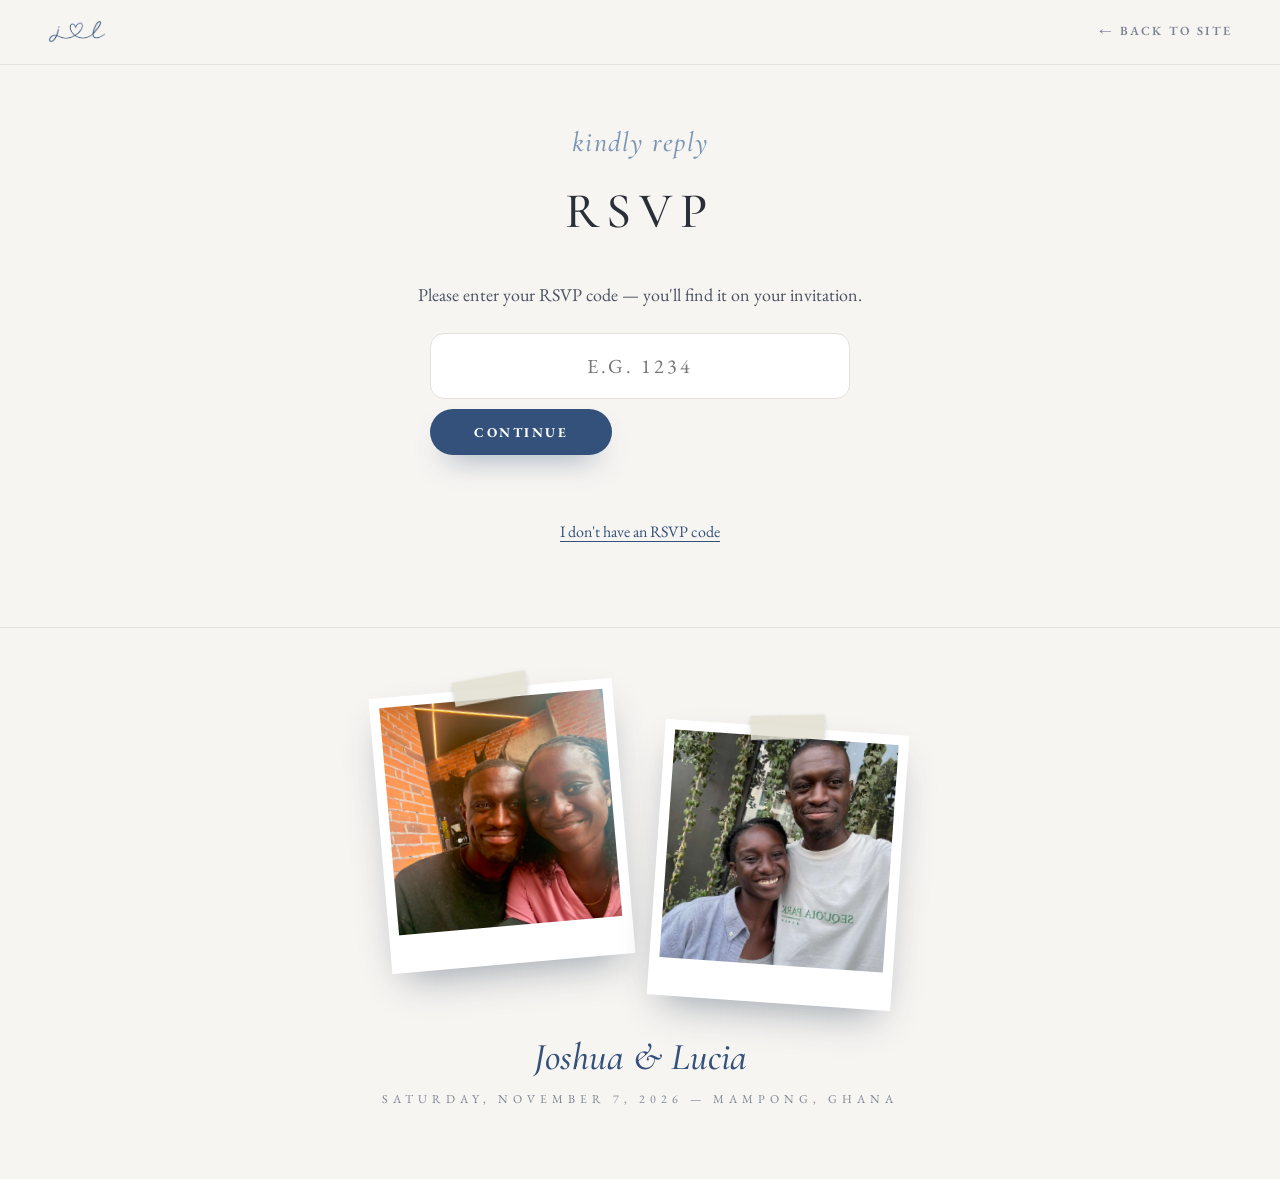
==== rsvp.html @ 9faef74e "Serif type, animated silhouettes, gift deep-links, separate RSVP code page - Fonts now serif (EB Gar" ====
<!DOCTYPE html>
<html lang="en">
<head>
<meta charset="utf-8">
<meta name="viewport" content="width=device-width, initial-scale=1">
<title>RSVP — Joshua &amp; Lucia</title>
<meta name="robots" content="noindex">
<link rel="icon" href="data:image/svg+xml,<svg xmlns=%22http://www.w3.org/2000/svg%22 viewBox=%220 0 100 100%22><text y=%22.9em%22 font-size=%2290%22>💍</text></svg>">
<link rel="preconnect" href="https://fonts.googleapis.com">
<link rel="preconnect" href="https://fonts.gstatic.com" crossorigin>
<link href="https://fonts.googleapis.com/css2?family=EB+Garamond:ital,wght@0,400;0,500;0,600;1,400;1,500&family=Cormorant+Garamond:ital,wght@0,400;0,500;0,600;1,400;1,500&display=swap" rel="stylesheet">
<link rel="stylesheet" href="css/style.css">
</head>
<body class="rsvp-page">

<nav class="nav scrolled" id="nav">
  <a class="nav-mono" href="index.html" aria-label="Joshua and Lucia — home"></a>
  <div class="nav-links" id="navLinks" style="margin-left:auto;">
    <a href="index.html">← Back to site</a>
  </div>
</nav>

<main class="rsvp-main">
  <p class="sec-script">kindly reply</p>
  <h1 class="sec-title">RSVP</h1>

  <!-- STEP 1 — enter code -->
  <section class="rsvp-panel" id="stepCode">
    <p class="sec-body">Please enter your RSVP code — you'll find it on your invitation.</p>
    <div class="code-row">
      <input id="codeInput" class="code-input" type="text" inputmode="text" autocomplete="off"
             placeholder="e.g. 1234" aria-label="RSVP code" maxlength="16">
      <button class="btn" id="codeBtn" type="button">Continue</button>
    </div>
    <p class="form-status" id="codeErr" role="status"></p>
    <button class="linkish" id="noCodeBtn" type="button">I don't have an RSVP code</button>
  </section>

  <!-- STEP 2 — greeting + form -->
  <section id="stepForm" hidden>
    <p class="rsvp-greeting" id="greeting"></p>

    <form id="rsvpForm" class="rsvp-form" novalidate>
      <input type="hidden" name="rsvpCode" id="fCode">

      <div class="field">
        <label for="fName">Full name *</label>
        <input id="fName" name="name" type="text" required autocomplete="name" placeholder="Ama Mensah">
      </div>

      <div class="field">
        <label for="fEmail">Email *</label>
        <input id="fEmail" name="email" type="email" required autocomplete="email" placeholder="you@example.com">
      </div>

      <div class="field">
        <label for="fPhone">Phone number *</label>
        <div class="phone-row">
          <select id="fCountry" name="countryCode" aria-label="Country code">
            <option value="+233">🇬🇭 +233</option>
            <option value="+1">🇺🇸 +1</option>
            <option value="other">🌍 Other</option>
          </select>
          <input id="fPhone" name="phone" type="tel" required autocomplete="tel" placeholder="24 123 4567">
        </div>
        <small class="field-hint" id="phoneHint">Ghana numbers: you can type it with or without the leading 0.</small>
      </div>

      <div class="field">
        <span class="label">Will you attend? *</span>
        <div class="choice-row" role="radiogroup">
          <label class="choice"><input type="radio" name="attending" value="In person" required><span>In person, in Ghana</span></label>
          <label class="choice"><input type="radio" name="attending" value="Online"><span>Online, via livestream</span></label>
          <label class="choice"><input type="radio" name="attending" value="Not attending"><span>Sadly can't make it</span></label>
        </div>
      </div>

      <div class="field" id="guestsField" hidden>
        <label for="fGuests">How many in your party, including you?</label>
        <select id="fGuests" name="guests">
          <option>1</option><option>2</option><option>3</option><option>4</option><option>5</option>
        </select>
      </div>

      <div class="field">
        <span class="label">How should we send you updates &amp; reminders? *</span>
        <div class="choice-row">
          <label class="choice"><input type="radio" name="preferredContact" value="Email" required checked><span>Email</span></label>
          <label class="choice"><input type="radio" name="preferredContact" value="SMS"><span>Text message</span></label>
          <label class="choice"><input type="radio" name="preferredContact" value="WhatsApp"><span>WhatsApp</span></label>
        </div>
      </div>

      <div class="field">
        <label class="choice choice-wide">
          <input type="checkbox" id="fNotify" name="notifyLive" value="Yes" checked>
          <span>Message me the moment the wedding goes live</span>
        </label>
      </div>

      <div class="field">
        <label for="fMessage">A note for Joshua &amp; Lucia (optional)</label>
        <textarea id="fMessage" name="message" rows="3" placeholder="We're so happy for you both…"></textarea>
      </div>

      <button type="submit" class="btn" id="submitBtn">Send my RSVP</button>
      <p class="form-status" id="formStatus" role="status"></p>
    </form>
  </section>

  <!-- STEP 3 — thank you -->
  <section id="stepThanks" hidden class="rsvp-thanks">
    <div class="thanks-mono" aria-hidden="true"></div>
    <h2 id="thanksTitle">Thank you!</h2>
    <p id="thanksBody" class="sec-body"></p>
    <a class="btn" href="index.html">Back to our site</a>
  </section>
</main>

<!-- confirm modal -->
<div class="modal" id="confirmModal" hidden>
  <div class="modal-card">
    <h3>Are you sure?</h3>
    <p>You've said you won't be there in person, and you haven't asked us to message you when we go live. We'd love for you to watch online — shall we send you the livestream link?</p>
    <div class="modal-actions">
      <button class="btn" id="modalNotify" type="button">Yes, notify me when live</button>
      <button class="btn btn-ghost" id="modalProceed" type="button">No thanks, submit as is</button>
    </div>
  </div>
</div>

<footer class="rsvp-foot has-sil">
  <div class="sil" aria-hidden="true" style="--sil-img:url(../assets/sil-couple-2.png); --sil-op:.1; width:clamp(200px,30vw,320px); aspect-ratio:788/1199; left:0; right:0; margin-inline:auto; top:6%;"></div>
  <div class="polaroid-row" style="margin-top:0;">
    <figure class="polaroid" style="--tilt:-5deg"><img src="photos/joshua-lucia-33.jpg" alt="" loading="lazy"></figure>
    <figure class="polaroid" style="--tilt:4deg"><img src="photos/joshua-lucia-20.jpg" alt="" loading="lazy"></figure>
  </div>
  <p class="footer-script" style="margin-top:34px;">Joshua &amp; Lucia</p>
  <p class="footer-date">Saturday, November 7, 2026 — Mampong, Ghana</p>
</footer>

<script src="js/config.js"></script>
<script src="js/rsvp.js"></script>
</body>
</html>
---- css/style.css ----
/* Joshua & Lucia — soft modern, one continuous scroll
   dusty blue · off-white · Quicksand + Sacramento script
   opening splash → scroll-revealed sections */

:root {
  --paper: #f7f5f2;
  --ink: #2a2f37;
  --muted: #7d8593;
  --blue: #7c96b4;        /* splash / accents */
  --blue-deep: #33517a;   /* headings, buttons */
  --blue-dark: #22354d;   /* dark sections */
  --blue-pale: #e8edf4;
  --line: #e4e1da;
  --sans: "EB Garamond", Georgia, "Times New Roman", serif;   /* body serif */
  --script: "Cormorant Garamond", Georgia, serif;             /* display / accents */
}

* { box-sizing: border-box; margin: 0; padding: 0; }

html { scroll-behavior: smooth; scroll-padding-top: 68px; }

body {
  font-family: var(--sans);
  font-weight: 400;
  font-size: 18.5px;
  line-height: 1.72;
  color: var(--ink);
  background: var(--paper);
  overflow-x: hidden;
}

img { display: block; max-width: 100%; }

/* ================= cover (permanent, textured) ================= */
.cover {
  position: relative;
  min-height: 100svh;
  display: flex; flex-direction: column; align-items: center; justify-content: center;
  text-align: center; padding: 90px 20px;
  background: radial-gradient(120% 90% at 50% 15%, #3a5981 0%, var(--blue-dark) 70%);
  color: #f7f5f2; overflow: hidden;
}
.cover-texture {
  position: absolute; inset: 0; pointer-events: none;
  background: url("../assets/texture-white.png") repeat;
  background-size: clamp(320px, 34vw, 460px) auto;
  opacity: .14;
  animation: coverTexIn 2s ease both;
}
@keyframes coverTexIn { from { opacity: 0; } to { opacity: .14; } }
.cover-inner { position: relative; z-index: 1; }
.cover-mono {
  width: clamp(230px, 46vw, 440px);
  margin: 0 auto;
  opacity: 0; animation: coverIn 1.4s ease .2s forwards;
}
.cover-names {
  margin-top: 30px;
  font-family: var(--script); font-weight: 500;
  font-size: clamp(20px, 3.8vw, 30px);
  letter-spacing: clamp(6px, 1.6vw, 12px);
  text-transform: uppercase;
  opacity: 0; animation: coverRise .9s ease .9s forwards;
}
.cover-date {
  margin-top: 14px;
  font-size: clamp(13px, 2.1vw, 16px);
  letter-spacing: 3px; text-transform: uppercase;
  color: #cdd9e8;
  opacity: 0; animation: coverRise .9s ease 1.15s forwards;
}
.cover-place {
  margin-top: 10px;
  font-family: var(--script); font-style: italic;
  font-size: clamp(17px, 2.6vw, 22px); letter-spacing: 1px; color: #cdd9e8;
  opacity: 0; animation: coverRise .9s ease 1.4s forwards;
}
@keyframes coverIn { from { opacity: 0; transform: translateY(16px) scale(.96); } to { opacity: 1; transform: none; } }
@keyframes coverRise { from { opacity: 0; transform: translateY(10px); } to { opacity: 1; transform: none; } }

.cover-hint {
  position: absolute; bottom: 30px; left: 0; right: 0; z-index: 1;
  display: flex; flex-direction: column; align-items: center; gap: 9px;
  font-size: 11px; letter-spacing: 4px; text-transform: uppercase;
  color: rgba(247, 245, 242, .85); text-decoration: none;
  opacity: 0; animation: coverRise 1s ease 1.8s forwards;
}
.cover-hint-line {
  width: 1.5px; height: 32px; background: rgba(247, 245, 242, .8);
  animation: hintSlide 1.6s ease-in-out 2.2s infinite;
}
@keyframes hintSlide {
  0% { transform: scaleY(0); transform-origin: top; }
  45% { transform: scaleY(1); transform-origin: top; }
  55% { transform: scaleY(1); transform-origin: bottom; }
  100% { transform: scaleY(0); transform-origin: bottom; }
}

/* ================= live banner ================= */
.live-banner[hidden] { display: none; }
.live-banner {
  display: block; text-align: center;
  background: #c0392b; color: #fff;
  font-weight: 700; letter-spacing: 2px; font-size: 13px; text-transform: uppercase;
  padding: 12px 16px; text-decoration: none;
}
.live-dot {
  display: inline-block; width: 9px; height: 9px; border-radius: 50%;
  background: #fff; margin-right: 8px; animation: pulse 1.2s infinite;
}
@keyframes pulse { 50% { opacity: .25; } }

/* ================= nav ================= */
.nav {
  position: fixed; top: 0; left: 0; right: 0; z-index: 100;
  display: flex; align-items: center; gap: 22px;
  padding: 14px clamp(18px, 4vw, 48px);
  background: transparent; border-bottom: 1px solid transparent;
  transition: background .3s ease, border-color .3s ease, backdrop-filter .3s ease;
}
/* solid light bar once scrolled past the cover, or whenever the menu is open */
.nav.scrolled, .nav.open {
  background: color-mix(in srgb, var(--paper) 92%, transparent);
  backdrop-filter: blur(10px);
  border-bottom-color: var(--line);
}
.nav-mono {
  flex: 0 0 auto; width: 58px; height: 26px; display: block;
  background: #fff;
  -webkit-mask: url("../assets/monogram-white.png") no-repeat center / contain;
  mask: url("../assets/monogram-white.png") no-repeat center / contain;
  transition: background .3s ease;
}
.nav.scrolled .nav-mono, .nav.open .nav-mono { background: var(--blue-deep); }
.nav-links {
  display: flex; gap: clamp(14px, 2.4vw, 28px);
  overflow-x: auto; scrollbar-width: none; -webkit-overflow-scrolling: touch;
}
.nav-links::-webkit-scrollbar { display: none; }
.nav-links a {
  color: rgba(255, 255, 255, .82); text-decoration: none;
  font-size: 12.5px; font-weight: 600; letter-spacing: 2.2px; text-transform: uppercase;
  padding: 6px 0; border-bottom: 2px solid transparent; white-space: nowrap;
  transition: color .2s, border-color .2s;
}
.nav-links a:hover { color: #fff; }
.nav-links a.active { color: #fff; border-bottom-color: rgba(255, 255, 255, .8); }
.nav.scrolled .nav-links a, .nav.open .nav-links a { color: var(--muted); }
.nav.scrolled .nav-links a:hover, .nav.open .nav-links a:hover { color: var(--blue-deep); }
.nav.scrolled .nav-links a.active, .nav.open .nav-links a.active { color: var(--blue-deep); border-bottom-color: var(--blue); }

/* hamburger — phones only */
.nav-burger {
  display: none;
  margin-left: auto;
  background: none; border: 0; cursor: pointer;
  padding: 10px 4px; width: 40px;
}
.nav-burger span {
  display: block; height: 2px; width: 24px; margin: 5px auto;
  background: #fff; border-radius: 2px;
  transition: transform .25s ease, opacity .2s ease, background .3s ease;
}
.nav.scrolled .nav-burger span, .nav.open .nav-burger span { background: var(--blue-deep); }
.nav.open .nav-burger span:nth-child(1) { transform: translateY(7px) rotate(45deg); }
.nav.open .nav-burger span:nth-child(2) { opacity: 0; }
.nav.open .nav-burger span:nth-child(3) { transform: translateY(-7px) rotate(-45deg); }

@media (max-width: 720px) {
  .nav { flex-wrap: wrap; }
  .nav-burger { display: block; }
  .nav-links {
    display: none;
    flex-basis: 100%; flex-direction: column; gap: 0;
    padding: 8px 0 14px; overflow: visible;
  }
  .nav.open .nav-links { display: flex; }
  .nav-links a {
    padding: 13px 4px; border-bottom: 1px solid var(--line);
    font-size: 13px;
  }
  .nav-links a:last-child { border-bottom: 0; }
  .nav-links a.active { border-bottom-color: var(--line); }
}

/* ================= welcome ================= */
.welcome-photo {
  margin: 30px auto 40px; max-width: 500px;
  border-radius: 18px; overflow: hidden;
  box-shadow: 0 30px 60px -30px rgba(34, 53, 77, .45);
}
.welcome-photo img {
  aspect-ratio: 4 / 4.2; object-fit: cover; width: 100%;
  transition: transform 6s ease;
}
.welcome-photo:hover img { transform: scale(1.045); }
#welcome .sec-body b { color: var(--blue-deep); font-weight: 600; }

/* ================= our story ================= */
.story-text { max-width: 620px; margin: 4px auto 0; }
.story-text p { color: #4a5160; font-size: clamp(16px, 2.3vw, 18px); margin-bottom: 18px; }
.story-verse {
  font-family: var(--script); font-style: italic;
  font-size: clamp(22px, 3.4vw, 30px); color: var(--blue-deep); line-height: 1.35;
  margin-top: 28px !important;
}
.story-verse span {
  display: block; font-family: var(--sans); font-style: normal;
  font-size: 12px; letter-spacing: 2.5px; text-transform: uppercase;
  color: var(--muted); margin-top: 8px;
}

.countdown {
  display: flex; justify-content: center; gap: clamp(10px, 3vw, 22px);
  margin: 48px 0 38px;
}
.countdown div {
  min-width: clamp(68px, 12vw, 96px);
  background: #fff; border: 1px solid var(--line); border-radius: 16px;
  padding: 16px 8px 12px;
  box-shadow: 0 12px 28px -20px rgba(34, 53, 77, .4);
}
.countdown b {
  display: block; font-weight: 500;
  font-size: clamp(26px, 5vw, 40px); color: var(--blue-deep);
  font-variant-numeric: tabular-nums; line-height: 1.1;
}
.countdown span { font-size: 10.5px; letter-spacing: 2.5px; text-transform: uppercase; color: var(--muted); }

/* ================= buttons ================= */
.btn {
  display: inline-flex; align-items: center; justify-content: center;
  font-family: var(--sans); font-weight: 700; line-height: 1;
  font-size: 13.5px; letter-spacing: 2.5px; text-transform: uppercase; text-align: center;
  color: #fff; background: var(--blue-deep);
  padding: 17px 44px 16px; border-radius: 999px; border: 0; cursor: pointer;
  text-decoration: none;
  box-shadow: 0 16px 30px -16px rgba(51, 81, 122, .7);
  transition: transform .18s ease, box-shadow .18s ease, background .18s;
}
.btn:hover { background: var(--blue); transform: translateY(-2px); box-shadow: 0 20px 34px -16px rgba(51, 81, 122, .8); }
.btn:disabled { opacity: .55; cursor: wait; transform: none; }
.btn-light { background: #fff; color: var(--blue-deep); box-shadow: 0 16px 30px -18px rgba(0, 0, 0, .5); }
.btn-light:hover { background: var(--blue-pale); }
.btn-live { background: #c0392b; font-size: 15px; padding: 18px 48px; }
.btn-live:hover { background: #d64536; }

/* ================= sections ================= */
.section {
  position: relative;
  padding: clamp(72px, 10vw, 130px) clamp(20px, 6vw, 64px);
  max-width: 980px; margin: 0 auto; text-align: center;
}
.sec-script {
  font-family: var(--script); font-style: italic; font-weight: 500;
  font-size: clamp(20px, 3.4vw, 28px); letter-spacing: 1.5px;
  color: var(--blue); line-height: 1.2;
}
.sec-script.light { color: #b8c9de; }
.sec-title {
  font-family: var(--script);
  font-weight: 500; font-size: clamp(30px, 5.4vw, 50px);
  letter-spacing: clamp(3px, 1vw, 8px); text-transform: uppercase;
  color: var(--ink); margin: 8px 0 26px;
}
.sec-title.light { color: #fff; }
.sec-body { max-width: 620px; margin: 0 auto 20px; color: #4a5160; font-size: clamp(16px, 2.3vw, 18px); }

.section-blue {
  max-width: none;
  background: linear-gradient(180deg, var(--blue-dark), #2b4361);
  color: var(--blue-pale);
}

/* ================= background silhouettes ================= */
.has-sil { overflow: hidden; }
.sil, .sil-svg {
  position: absolute; z-index: 0; pointer-events: none;
  opacity: 0; transform: translateY(30px) scale(.97);
  transition: opacity 1.6s ease, transform 1.6s cubic-bezier(.2,.7,.3,1);
}
.sil.in, .sil-svg.in { opacity: var(--sil-op, .1); transform: none; }
.sil {
  background: var(--sil-color, var(--blue-deep));
  -webkit-mask: var(--sil-img) no-repeat center / contain;
          mask: var(--sil-img) no-repeat center / contain;
}
.sil-svg { color: var(--sil-color, var(--blue-deep)); }
.sil-svg svg { width: 100%; height: 100%; display: block; }
/* "being drawn" — left-to-right reveal (keeps its own inline transform for centering) */
.sil-draw { clip-path: inset(0 100% 0 0); transition: clip-path 2.8s ease, opacity 1.4s ease; }
.sil-draw.in { clip-path: inset(0 0 0 0); }
/* keep real content above the silhouettes */
.section > *:not(.sil):not(.sil-svg) { position: relative; z-index: 1; }

/* ================= polaroids ================= */
.polaroid {
  --tilt: 3deg;
  --drift: 0px;
  width: clamp(150px, 15vw, 215px);
  background: #fff;
  padding: 10px 10px 38px;   /* classic thick polaroid bottom, no caption */
  box-shadow: 0 18px 38px -14px rgba(34, 53, 77, .45);
  transform: translateY(var(--drift)) rotate(var(--tilt));
  will-change: transform;
  z-index: 6;
}
.polaroid::before {              /* washi tape */
  content: "";
  position: absolute; top: -12px; left: 50%;
  width: 74px; height: 24px;
  transform: translateX(-50%) rotate(-5deg);
  background: rgba(226, 222, 210, .85);
  box-shadow: 0 2px 5px rgba(34, 53, 77, .18);
}
.polaroid img { width: 100%; aspect-ratio: 1 / 1.02; object-fit: cover; }

/* hover wiggle — preserves current tilt + drift so nothing jumps */
@media (prefers-reduced-motion: no-preference) {
  .polaroid:hover { animation: polaroidShake .55s ease; }
}
@keyframes polaroidShake {
  0%   { transform: translateY(var(--drift)) rotate(var(--tilt)); }
  20%  { transform: translateY(var(--drift)) rotate(calc(var(--tilt) + 4deg)); }
  45%  { transform: translateY(var(--drift)) rotate(calc(var(--tilt) - 3.5deg)); }
  70%  { transform: translateY(var(--drift)) rotate(calc(var(--tilt) + 2deg)); }
  100% { transform: translateY(var(--drift)) rotate(var(--tilt)); }
}

/* story: three polaroids in a scattered row */
.polaroid-row {
  display: flex; justify-content: center; align-items: flex-start;
  gap: clamp(8px, 2.5vw, 34px); flex-wrap: wrap;
  margin-top: 50px;
}
.polaroid-row .polaroid { width: clamp(150px, 21vw, 244px); }
.polaroid-row .polaroid:nth-child(2) { margin-top: clamp(18px, 3vw, 40px); }

/* hanging polaroids in the page margins (On the Day, RSVP) */
@media (min-width: 1280px) {
  .polaroid.pol-right, .polaroid.pol-left { position: absolute; top: 34%; }
  .polaroid.pol-right { right: calc((100% - 100vw) / 2 + 3vw); }
  .polaroid.pol-left { left: calc((100% - 100vw) / 2 + 3vw); }
  #rsvp .polaroid.pol-left { top: 40%; }
}
@media (max-width: 1279px) {
  .polaroid.pol-left, .polaroid.pol-right { position: relative; margin: 46px auto 0; }
  .polaroid.pol-left { margin-left: clamp(16px, 12vw, 160px); }
  .polaroid.pol-right { margin-right: clamp(16px, 12vw, 160px); margin-left: auto; }
}

/* ================= venue ================= */
.venue-card {
  max-width: 520px; margin: 20px auto 0;
  background: rgba(255, 255, 255, .06);
  border: 1px solid rgba(255, 255, 255, .16);
  border-radius: 20px;
  padding: clamp(32px, 5vw, 48px);
  backdrop-filter: blur(4px);
}
.venue-name { font-size: clamp(24px, 4vw, 32px); font-weight: 500; letter-spacing: 3px; text-transform: uppercase; color: #fff; }
.venue-addr { margin: 14px 0 6px; font-size: 18px; color: var(--blue-pale); }
.venue-note { font-size: 15px; color: #a9bcd4; margin-bottom: 26px; }

/* ================= timeline ================= */
.timeline {
  max-width: 560px; margin: 40px auto 0; text-align: left;
  position: relative; padding-left: 0;
}
.t-item {
  display: grid; grid-template-columns: 130px 34px 1fr;
  gap: 0 6px; position: relative; padding-bottom: 44px;
}
.t-item:last-child { padding-bottom: 0; }
.t-item::before {
  content: ""; position: absolute; left: 146px; top: 22px; bottom: -4px;
  width: 2px; background: var(--line);
}
.t-item:last-child::before { display: none; }
.t-time {
  font-size: 13px; font-weight: 700; letter-spacing: 1.5px; text-transform: uppercase;
  color: var(--blue-deep); text-align: right; padding-top: 3px; line-height: 1.5;
}
.t-dot {
  width: 13px; height: 13px; border-radius: 50%;
  background: var(--blue); border: 3px solid var(--paper);
  box-shadow: 0 0 0 2px var(--blue);
  margin: 6px auto 0; position: relative; z-index: 1;
}
.t-body h3 { font-size: 19px; font-weight: 600; color: var(--ink); letter-spacing: 1px; }
.t-body p { color: #5a6170; font-size: 15.5px; margin-top: 4px; }
@media (max-width: 560px) {
  .t-item { grid-template-columns: 92px 28px 1fr; }
  .t-item::before { left: 105px; }
  .t-time { font-size: 11px; }
}

/* ================= live ================= */
.live-box {
  max-width: 640px; margin: 10px auto 0;
  border: 1.5px dashed rgba(255, 255, 255, .35); border-radius: 20px;
  padding: clamp(36px, 6vw, 60px);
}
.live-badge-idle { font-weight: 700; letter-spacing: 2px; font-size: 12px; text-transform: uppercase; color: #a9bcd4; margin-bottom: 14px; }
.live-badge-on { font-weight: 700; letter-spacing: 2px; font-size: 14px; text-transform: uppercase; color: #ff8a7a; margin-bottom: 20px; animation: pulse 1.2s infinite; }

/* ================= rsvp form ================= */
.rsvp-form { max-width: 560px; margin: 26px auto 0; text-align: left; }
.field { margin-bottom: 24px; }
.field > label:not(.choice), .field .label {
  display: block; font-size: 12px; letter-spacing: 2px; text-transform: uppercase;
  font-weight: 700; color: var(--blue-deep); margin-bottom: 8px;
}
.field input[type="text"], .field input[type="email"], .field input[type="tel"],
.field select, .field textarea {
  width: 100%; padding: 14px 18px; font: inherit; color: var(--ink);
  background: #fff; border: 1px solid var(--line); border-radius: 14px;
  transition: border-color .15s, box-shadow .15s;
}
.field input:focus, .field select:focus, .field textarea:focus {
  outline: none; border-color: var(--blue);
  box-shadow: 0 0 0 4px rgba(124, 150, 180, .22);
}
.phone-row { display: grid; grid-template-columns: 128px 1fr; gap: 10px; }
.field-hint { display: block; margin-top: 6px; font-size: 13px; color: var(--muted); }

.choice-row {
  display: grid;
  grid-template-columns: repeat(auto-fit, minmax(158px, 1fr));
  gap: 10px;
}
.choice {
  display: flex; align-items: center; justify-content: flex-start; gap: 10px; cursor: pointer;
  background: #fff; border: 1px solid var(--line); border-radius: 14px;
  padding: 13px 16px; font-size: 15px; font-weight: 500; line-height: 1.35;
  transition: border-color .15s, background .15s;
}
.choice span { flex: 1; }
.choice:hover { border-color: var(--blue); }
.choice:has(input:checked) { border-color: var(--blue-deep); background: var(--blue-pale); }
.choice input { accent-color: var(--blue-deep); width: 17px; height: 17px; flex: 0 0 auto; }
.choice-wide { grid-column: 1 / -1; }
@media (max-width: 560px) { .choice-row { grid-template-columns: 1fr; } }

#submitBtn { width: 100%; margin-top: 6px; }
.form-status { margin-top: 18px; font-weight: 600; min-height: 1.4em; text-align: center; }
.form-status.ok { color: #2e7d4f; }
.form-status.err { color: #c0392b; }

/* ================= gifts ================= */
.sec-body.light-body { color: #cdd9e8; }
.gift-verse {
  font-family: var(--script); font-style: italic;
  font-size: clamp(21px, 3.2vw, 28px); color: #fff; line-height: 1.35;
  margin: 6px auto 40px; max-width: 620px;
}
.gift-verse span {
  display: block; font-family: var(--sans); font-style: normal;
  font-size: 12px; letter-spacing: 2.5px; text-transform: uppercase;
  color: #9db2cd; margin-top: 8px;
}
.gift-grid {
  display: grid; grid-template-columns: repeat(auto-fit, minmax(230px, 1fr));
  gap: 18px; max-width: 820px; margin: 0 auto;
}
.gift-card {
  background: rgba(255, 255, 255, .06);
  border: 1px solid rgba(255, 255, 255, .16);
  border-radius: 18px; padding: 28px 26px; text-align: left;
  backdrop-filter: blur(4px);
}
.gift-card h3 {
  font-size: 12px; letter-spacing: 2.5px; text-transform: uppercase;
  color: #b8c9de; font-weight: 700; margin-bottom: 16px;
}
.gift-line { margin-bottom: 14px; }
.gift-line:last-child { margin-bottom: 0; }
.gift-line span { display: block; font-size: 13.5px; color: #9db2cd; }
.gift-line b {
  display: block; font-size: clamp(17px, 2.3vw, 20px); font-weight: 500;
  color: #fff; letter-spacing: .5px; font-variant-numeric: tabular-nums;
}
.gift-line .copy {
  display: inline-flex; align-items: baseline; gap: 8px; flex-wrap: wrap;
  background: none; border: 0; padding: 2px 0; cursor: pointer; text-align: left;
  font-family: var(--sans); font-size: clamp(17px, 2.3vw, 20px); font-weight: 500;
  color: #fff; letter-spacing: .5px; font-variant-numeric: tabular-nums;
}
.gift-line .copy em {
  font-style: normal; font-size: 11px; letter-spacing: 1.5px; text-transform: uppercase;
  color: #8ea6c4; border: 1px solid rgba(142,166,196,.5); border-radius: 99px; padding: 2px 8px;
  transition: color .2s, border-color .2s;
}
.gift-line .copy:hover em { color: #fff; border-color: #fff; }
.gift-line .copy.copied em { color: #a9e0bd; border-color: #a9e0bd; }
.gift-note { font-size: 13.5px; color: #9db2cd; margin-top: 12px; }

.gift-venmo { display: flex; flex-direction: column; align-items: flex-start; }
.venmo-btn {
  display: inline-flex; align-items: center; gap: 10px;
  background: #3d95ce; color: #fff; text-decoration: none;
  font-weight: 600; font-size: 16px; letter-spacing: .5px;
  padding: 11px 20px 11px 12px; border-radius: 10px; margin-bottom: 16px;
  transition: transform .15s ease, background .15s ease;
}
.venmo-btn:hover { background: #2f82b8; transform: translateY(-1px); }
.venmo-badge {
  display: inline-flex; align-items: center; justify-content: center;
  width: 26px; height: 26px; border-radius: 7px; background: #fff; color: #3d95ce;
  font-weight: 700; font-style: italic; font-size: 18px; font-family: Georgia, serif;
}
.venmo-qr {
  width: 118px; height: 118px; border-radius: 10px; background: #fff;
  padding: 8px; margin-bottom: 16px;
}
.gift-foot {
  max-width: 560px; margin: 34px auto 0;
  font-family: var(--script); font-style: italic;
  font-size: clamp(18px, 2.6vw, 23px); color: #cdd9e8;
}

/* ================= q&a ================= */
.faq-list { max-width: 640px; margin: 20px auto 0; text-align: left; }
.faq-list details {
  background: #fff; border: 1px solid var(--line); border-radius: 16px;
  margin-bottom: 12px; padding: 4px 22px;
  transition: box-shadow .2s;
}
.faq-list details[open] { box-shadow: 0 16px 32px -24px rgba(34, 53, 77, .4); }
.faq-list summary {
  cursor: pointer; font-weight: 600; font-size: 16.5px; color: var(--ink);
  padding: 16px 30px 16px 0; list-style: none; position: relative;
}
.faq-list summary::-webkit-details-marker { display: none; }
.faq-list summary::after {
  content: "+"; position: absolute; right: 2px; top: 50%; transform: translateY(-50%);
  color: var(--blue); font-size: 24px; font-weight: 300; transition: transform .2s;
}
.faq-list details[open] summary::after { transform: translateY(-50%) rotate(45deg); }
.faq-list details p { padding: 0 0 18px; color: #5a6170; font-size: 15.5px; }

/* ================= footer ================= */
.footer { text-align: center; padding: 70px 20px 60px; border-top: 1px solid var(--line); }
.footer-mono {
  width: clamp(130px, 20vw, 180px); height: clamp(56px, 9vw, 78px);
  margin: 0 auto 14px;
  background: var(--blue-deep);
  -webkit-mask: url("../assets/monogram-white.png") no-repeat center / contain;
  mask: url("../assets/monogram-white.png") no-repeat center / contain;
}
.footer-script {
  font-family: var(--script); font-style: italic; font-weight: 500;
  font-size: clamp(26px, 4.6vw, 38px); color: var(--blue-deep); line-height: 1.1;
}
.footer-date { font-size: 12px; letter-spacing: 5px; text-transform: uppercase; color: var(--muted); margin-top: 10px; }

/* ================= rsvp page ================= */
.rsvp-page { background: var(--paper); }
.rsvp-main {
  max-width: 620px; margin: 0 auto; text-align: center;
  padding: clamp(96px, 14vh, 150px) clamp(20px, 6vw, 40px) 40px;
}
.rsvp-panel { margin-top: 8px; }
.code-row {
  display: flex; gap: 10px; max-width: 420px; margin: 22px auto 0; flex-wrap: wrap;
}
.code-input {
  flex: 1 1 200px; padding: 15px 18px; font: inherit; font-size: 20px; letter-spacing: 3px;
  text-align: center; text-transform: uppercase;
  background: #fff; border: 1px solid var(--line); border-radius: 14px; color: var(--ink);
}
.code-input:focus { outline: none; border-color: var(--blue); box-shadow: 0 0 0 4px rgba(124,150,180,.22); }
.code-row .btn { flex: 0 0 auto; }
.linkish {
  background: none; border: 0; cursor: pointer; margin-top: 22px;
  font-family: var(--sans); font-size: 16px; color: var(--blue-deep);
  text-decoration: underline; text-underline-offset: 4px;
}
.linkish:hover { color: var(--blue); }
.rsvp-greeting {
  max-width: 560px; margin: 4px auto 30px; font-size: clamp(17px, 2.4vw, 20px);
  line-height: 1.7; color: #4a5160;
}
.rsvp-greeting b { color: var(--blue-deep); font-weight: 600; }
.rsvp-form { text-align: left; }

.rsvp-thanks { padding-top: 20px; }
.thanks-mono {
  width: clamp(150px, 30vw, 210px); height: clamp(64px, 12vw, 92px); margin: 0 auto 22px;
  background: var(--blue-deep);
  -webkit-mask: url("../assets/monogram-white.png") no-repeat center / contain;
          mask: url("../assets/monogram-white.png") no-repeat center / contain;
}
.rsvp-thanks h2 {
  font-family: var(--script); font-weight: 500; font-size: clamp(30px, 6vw, 48px);
  color: var(--blue-deep); margin-bottom: 16px;
}
.rsvp-thanks .btn { margin-top: 26px; }

.rsvp-foot {
  position: relative; text-align: center; padding: 60px 20px 70px;
  border-top: 1px solid var(--line); margin-top: 40px;
}
.rsvp-foot .polaroid-row { position: relative; z-index: 1; }

/* confirm modal */
.modal {
  position: fixed; inset: 0; z-index: 300; display: flex; align-items: center; justify-content: center;
  padding: 20px; background: rgba(34, 53, 77, .55); backdrop-filter: blur(3px);
}
.modal[hidden] { display: none; }
.modal-card {
  background: #fff; border-radius: 20px; padding: clamp(28px, 5vw, 40px); max-width: 440px; text-align: center;
  box-shadow: 0 40px 80px -30px rgba(34,53,77,.6);
  animation: modalIn .3s ease;
}
@keyframes modalIn { from { opacity: 0; transform: translateY(16px) scale(.97); } to { opacity: 1; transform: none; } }
.modal-card h3 { font-family: var(--script); font-weight: 600; font-size: 30px; color: var(--blue-deep); margin-bottom: 12px; }
.modal-card p { color: #4a5160; font-size: 16.5px; margin-bottom: 22px; }
.modal-actions { display: flex; flex-direction: column; gap: 10px; }
.btn-ghost { background: transparent; color: var(--blue-deep); box-shadow: none; border: 1px solid var(--line); }
.btn-ghost:hover { background: var(--paper); color: var(--blue-deep); }

/* ================= scroll reveals ================= */
@media (prefers-reduced-motion: no-preference) {
  .fade-up { opacity: 0; transform: translateY(26px); transition: opacity .8s ease, transform .8s ease; }
  .fade-up.in { opacity: 1; transform: none; }
}
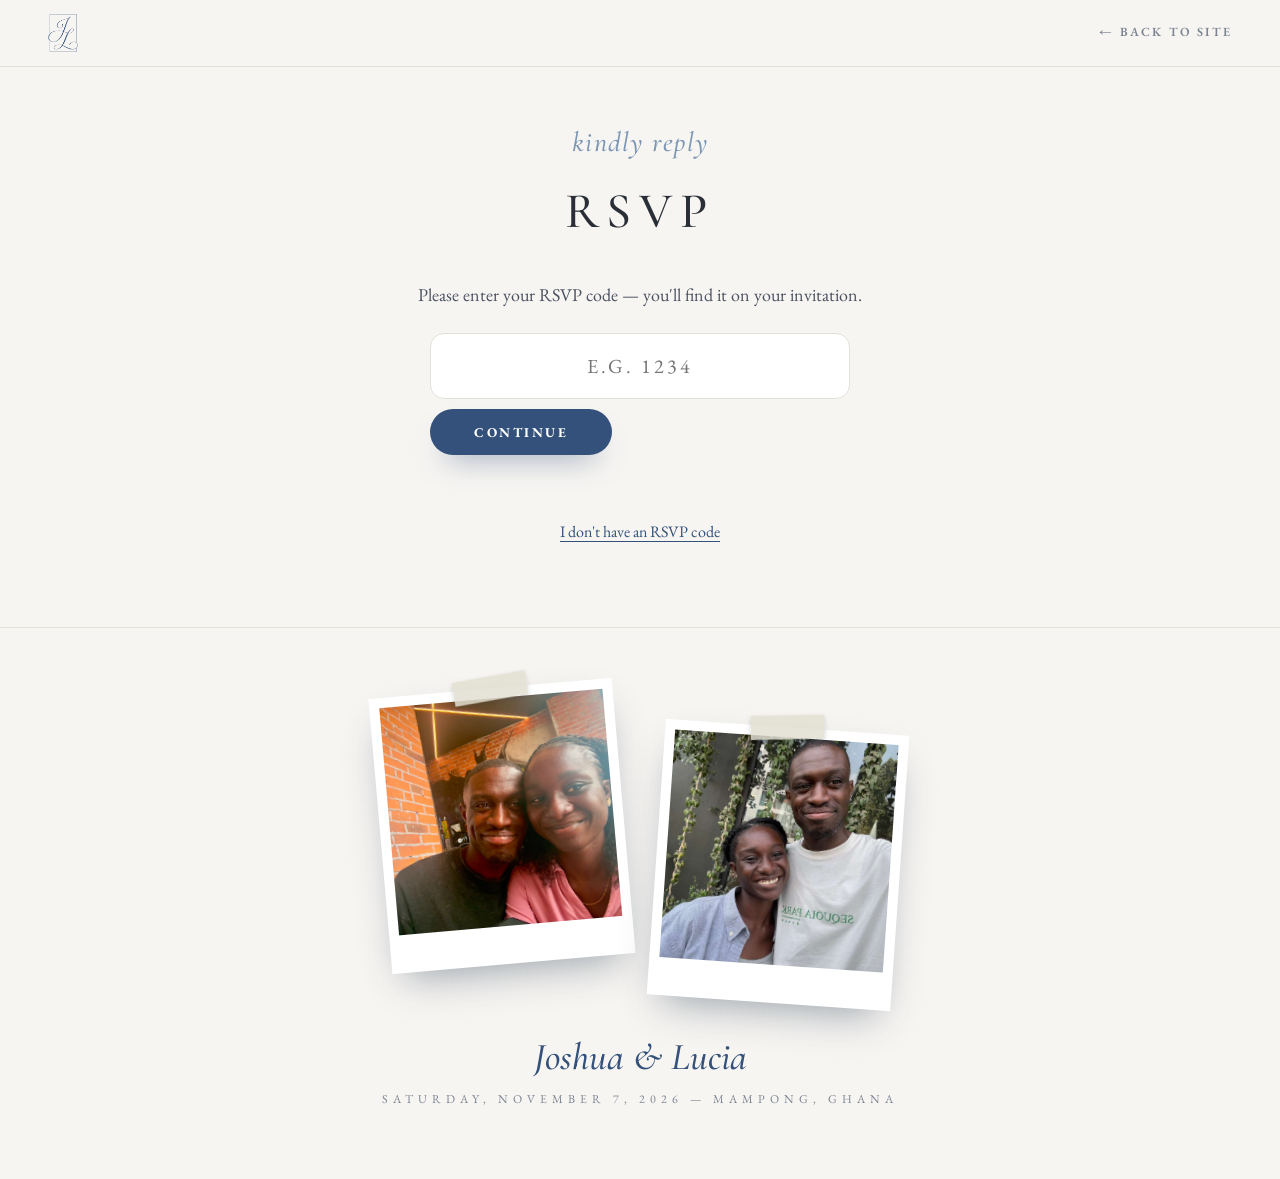
==== commit e93cf895: "New JL logo + favicon, bigger silhouettes, nav flicker fix, venue/gift/FAQ content - New framed JL m" ====
--- a/rsvp.html
+++ b/rsvp.html
@@ -5,7 +5,8 @@
 <meta name="viewport" content="width=device-width, initial-scale=1">
 <title>RSVP — Joshua &amp; Lucia</title>
 <meta name="robots" content="noindex">
-<link rel="icon" href="data:image/svg+xml,<svg xmlns=%22http://www.w3.org/2000/svg%22 viewBox=%220 0 100 100%22><text y=%22.9em%22 font-size=%2290%22>💍</text></svg>">
+<link rel="icon" type="image/png" href="assets/favicon.png">
+<link rel="apple-touch-icon" href="assets/apple-touch-icon.png">
 <link rel="preconnect" href="https://fonts.googleapis.com">
 <link rel="preconnect" href="https://fonts.gstatic.com" crossorigin>
 <link href="https://fonts.googleapis.com/css2?family=EB+Garamond:ital,wght@0,400;0,500;0,600;1,400;1,500&family=Cormorant+Garamond:ital,wght@0,400;0,500;0,600;1,400;1,500&display=swap" rel="stylesheet">
--- a/css/style.css
+++ b/css/style.css
@@ -50,7 +50,7 @@
 @keyframes coverTexIn { from { opacity: 0; } to { opacity: .14; } }
 .cover-inner { position: relative; z-index: 1; }
 .cover-mono {
-  width: clamp(230px, 46vw, 440px);
+  width: clamp(150px, 26vw, 244px);
   margin: 0 auto;
   opacity: 0; animation: coverIn 1.4s ease .2s forwards;
 }
@@ -125,10 +125,10 @@
   border-bottom-color: var(--line);
 }
 .nav-mono {
-  flex: 0 0 auto; width: 58px; height: 26px; display: block;
+  flex: 0 0 auto; width: 30px; height: 38px; display: block;
   background: #fff;
-  -webkit-mask: url("../assets/monogram-white.png") no-repeat center / contain;
-  mask: url("../assets/monogram-white.png") no-repeat center / contain;
+  -webkit-mask: url("../assets/monogram-jl.png") no-repeat center / contain;
+  mask: url("../assets/monogram-jl.png") no-repeat center / contain;
   transition: background .3s ease;
 }
 .nav.scrolled .nav-mono, .nav.open .nav-mono { background: var(--blue-deep); }
@@ -537,16 +537,21 @@
   color: var(--blue); font-size: 24px; font-weight: 300; transition: transform .2s;
 }
 .faq-list details[open] summary::after { transform: translateY(-50%) rotate(45deg); }
-.faq-list details p { padding: 0 0 18px; color: #5a6170; font-size: 15.5px; }
+.faq-list details p { padding: 0 0 14px; color: #5a6170; font-size: 15.5px; }
+.faq-list details p:last-child { padding-bottom: 18px; }
+.faq-list details p b { color: var(--blue-deep); font-weight: 600; }
+.faq-link { color: var(--blue-deep); font-weight: 600; text-decoration: underline; text-underline-offset: 3px; }
+.faq-link:hover { color: var(--blue); }
+.t-body p b { color: var(--blue-deep); font-weight: 600; }
 
 /* ================= footer ================= */
 .footer { text-align: center; padding: 70px 20px 60px; border-top: 1px solid var(--line); }
 .footer-mono {
-  width: clamp(130px, 20vw, 180px); height: clamp(56px, 9vw, 78px);
+  width: clamp(72px, 11vw, 98px); height: clamp(92px, 14vw, 125px);
   margin: 0 auto 14px;
   background: var(--blue-deep);
-  -webkit-mask: url("../assets/monogram-white.png") no-repeat center / contain;
-  mask: url("../assets/monogram-white.png") no-repeat center / contain;
+  -webkit-mask: url("../assets/monogram-jl.png") no-repeat center / contain;
+  mask: url("../assets/monogram-jl.png") no-repeat center / contain;
 }
 .footer-script {
   font-family: var(--script); font-style: italic; font-weight: 500;
@@ -586,10 +591,10 @@
 
 .rsvp-thanks { padding-top: 20px; }
 .thanks-mono {
-  width: clamp(150px, 30vw, 210px); height: clamp(64px, 12vw, 92px); margin: 0 auto 22px;
+  width: clamp(86px, 16vw, 116px); height: clamp(110px, 20vw, 148px); margin: 0 auto 22px;
   background: var(--blue-deep);
-  -webkit-mask: url("../assets/monogram-white.png") no-repeat center / contain;
-          mask: url("../assets/monogram-white.png") no-repeat center / contain;
+  -webkit-mask: url("../assets/monogram-jl.png") no-repeat center / contain;
+          mask: url("../assets/monogram-jl.png") no-repeat center / contain;
 }
 .rsvp-thanks h2 {
   font-family: var(--script); font-weight: 500; font-size: clamp(30px, 6vw, 48px);
